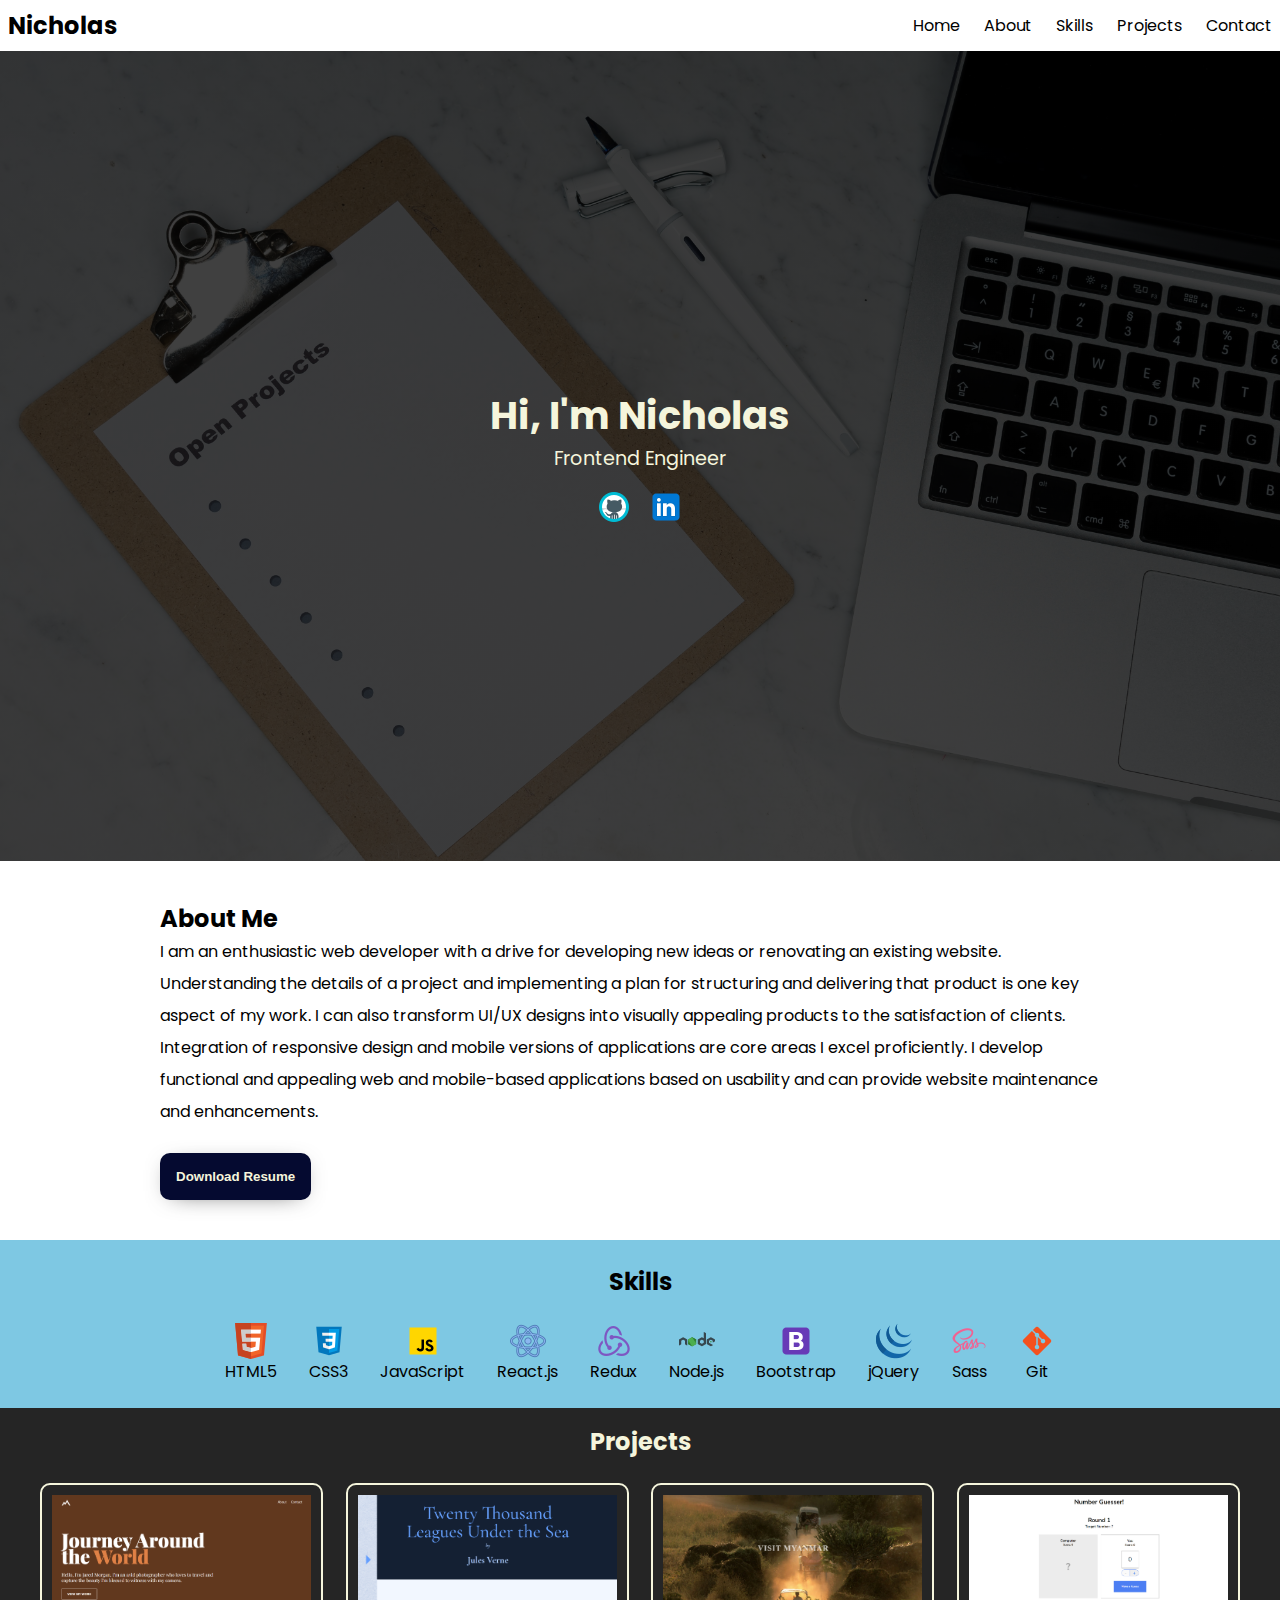
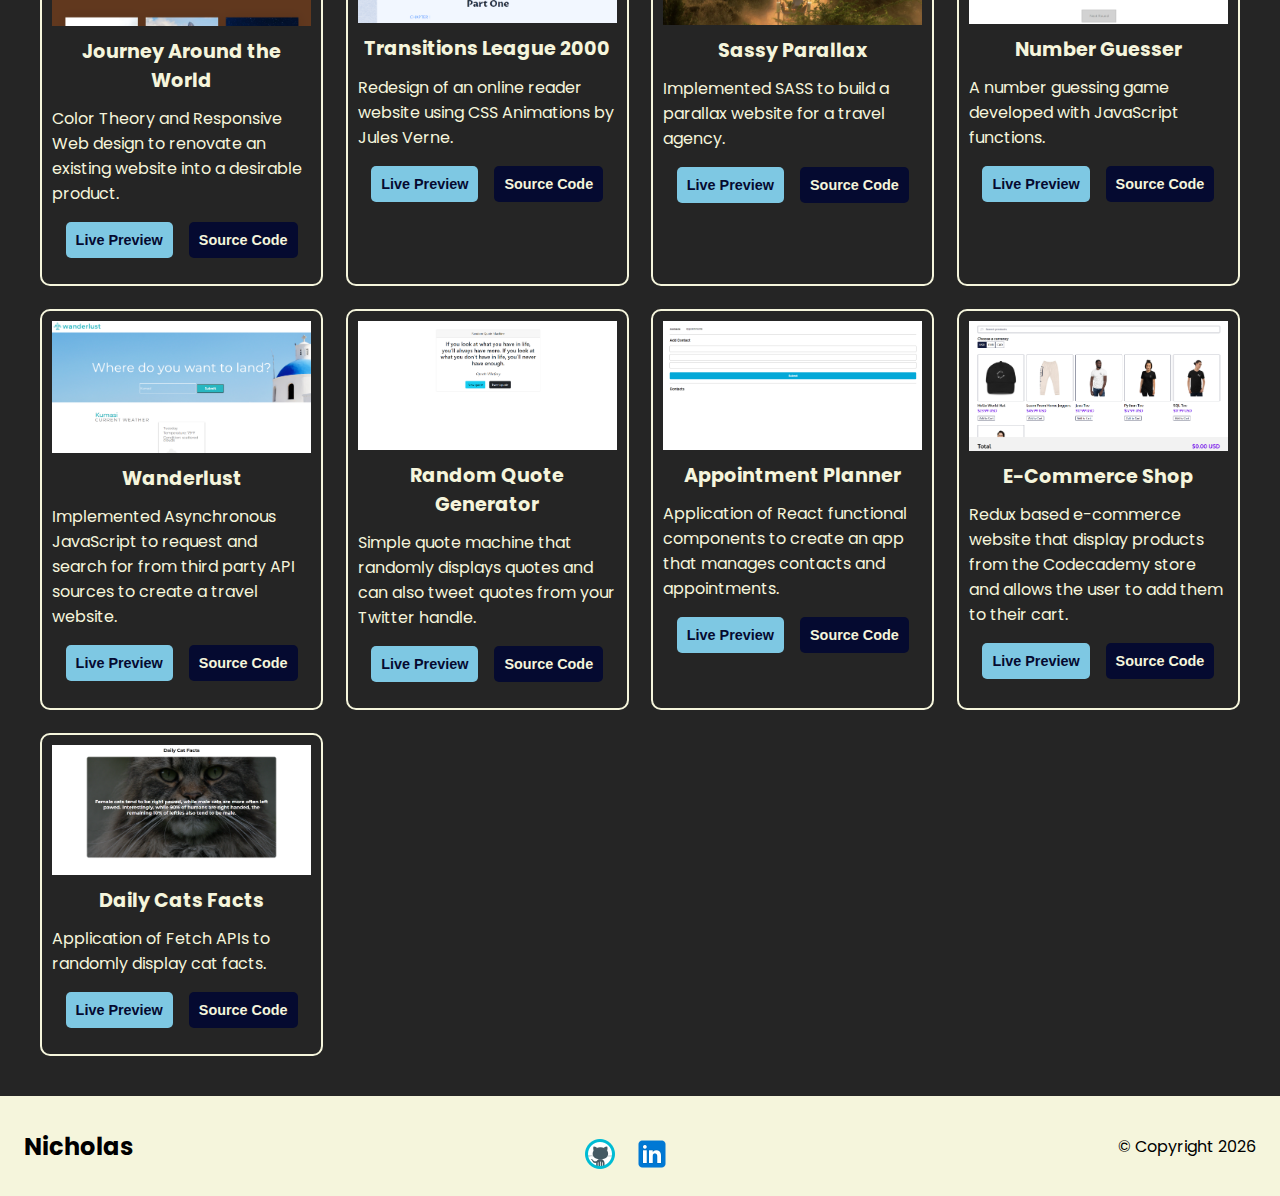
==== index.html @ 5a3d62dd "First commit" ====
<!DOCTYPE html>
<html lang="en">
  <head>
    <meta charset="UTF-8" />
    <meta http-equiv="X-UA-Compatible" content="IE=edge" />
    <meta name="viewport" content="width=device-width, initial-scale=1.0" />
    <title>Nicholas Brown's Portfolio</title>
    <link rel="stylesheet" href="./src/css/style.css" />
    <link rel="shortcut icon" href="./assets/fav.ico" type="image/x-icon" />
    <link rel="preconnect" href="https://fonts.googleapis.com" />
    <link rel="preconnect" href="https://fonts.gstatic.com" crossorigin />
    <link
      href="https://fonts.googleapis.com/css2?family=Poppins:wght@400;700&display=swap"
      rel="stylesheet"
    />
    <link
      rel="stylesheet"
      href="https://unpkg.com/swiper/swiper-bundle.min.css"
    />

    <link
      rel="stylesheet"
      href="https://cdnjs.cloudflare.com/ajax/libs/font-awesome/6.0.0-beta3/css/all.min.css"
    />
    <link
      rel="stylesheet"
      href="https://pro.fontawesome.com/releases/v5.10.0/css/all.css"
      integrity="sha384-AYmEC3Yw5cVb3ZcuHtOA93w35dYTsvhLPVnYs9eStHfGJvOvKxVfELGroGkvsg+p"
      crossorigin="anonymous"
    />
  </head>

  <body>
    <header id="home">
      <div class="brand">
        <span id="brand-name"><a href="#home">Nicholas</a></span>
      </div>
      <button class="hamburger" id="hamburger">
        <i class="fas fa-bars"></i>
      </button>
      <nav id="nav-list" class="nav-list">
        <ul class="nav-menu">
          <li><a href="#home">Home</a></li>
          <li><a href="#about">About</a></li>
          <li><a href="#skills">Skills</a></li>
          <li><a href="#projects">Projects</a></li>
          <li><a href="./contact.html" target="_blank">Contact</a></li>
        </ul>
      </nav>
    </header>

    <main id="hero">
      <div class="main-wrapper">
        <div class="title-wrapper">
          <h1>Hi, I'm Nicholas</h1>
          <p>Frontend Engineer</p>
        </div>
        <div class="social-media-wrapper">
          <a href="https://github.com/Nicholas-Darko-Brown" target="_blank">
            <img src="./assets/github.png" alt="github" />
          </a>
          <a
            href="http://linkedin.com/in/nicholas-brown-a6a632193"
            target="_blank"
          >
            <img src="./assets/linkedin.png" alt="linkedin" />
          </a>
        </div>
      </div>
    </main>

    <article id="about">
      <h3>About Me</h3>
      <p class="about-me">
        I am an enthusiastic web developer with a drive for developing new ideas
        or renovating an existing website. Understanding the details of a
        project and implementing a plan for structuring and delivering that
        product is one key aspect of my work. I can also transform UI/UX designs
        into visually appealing products to the satisfaction of clients.
        Integration of responsive design and mobile versions of applications are
        core areas I excel proficiently. I develop functional and appealing web
        and mobile-based applications based on usability and can provide website
        maintenance and enhancements.
      </p>

      <a class="resume" href="./assets/Nicholas Darko Brown - CV.pdf"
        ><button class="resume-btn">Download Resume</button></a
      >
    </article>

    <section id="skills">
      <h3 class="skills-title">Skills</h3>
      <div class="skills-wrapper">
        <div class="html skill-box">
          <img src="./assets/html.png" alt="html" />
          <span>HTML5</span>
        </div>
        <div class="css skill-box">
          <img src="./assets/css.png" alt="css" />
          <span>CSS3</span>
        </div>
        <div class="js skill-box">
          <img src="./assets/javascript.png" alt="javascript" />
          <span>JavaScript</span>
        </div>
        <div class="react skill-box">
          <img src="./assets/react.png" alt="react" />
          <span>React.js</span>
        </div>
        <div class="redux skill-box">
          <img src="./assets/redux.png" alt="redux" />
          <span>Redux</span>
        </div>
        <div class="node skill-box">
          <img src="./assets/node.png" alt="node" />
          <span>Node.js</span>
        </div>
        <div class="bootstrap skill-box">
          <img src="./assets/bootstrap.png" alt="bootstrap" />
          <span>Bootstrap</span>
        </div>
        <div class="jquery skill-box">
          <img src="./assets/jquery.png" alt="jquery" />
          <span>jQuery</span>
        </div>
        <div class="sass skill-box">
          <img src="./assets/sass.png" alt="sass" />
          <span>Sass</span>
        </div>
        <div class="git skill-box">
          <img src="./assets/git.png" alt="git" />
          <span>Git</span>
        </div>
      </div>
    </section>

    <section id="projects">
      <h3 class="project-title">Projects</h3>
      <div class="projects-wrapper">
        <div class="project container">
          <div class="project-photo">
            <img src="./assets/journey.PNG" alt="journey around the world" />
          </div>
          <div class="project-content">
            <h5>Journey Around the World</h5>
            <p>
              Color Theory and Responsive Web design to renovate an existing
              website into a desirable product.
            </p>
            <div class="project-check">
              <a
                href="https://dazzling-noyce-425a9a.netlify.app/"
                target="_blank"
                ><button class="live-preview">Live Preview</button></a
              >
              <a
                href="https://github.com/Nicholas-Darko-Brown/journeyAroundtheWorld"
                target="_blank"
              >
                <button class="source-code">Source Code</button></a
              >
            </div>
          </div>
        </div>
        <div class="project container">
          <div class="project-photo">
            <img src="./assets/transitions.PNG" alt="transitions 2000" />
          </div>
          <div class="project-content">
            <h5>Transitions League 2000</h5>
            <p>
              Redesign of an online reader website using CSS Animations by Jules
              Verne.
            </p>
            <div class="project-check">
              <a href="https://lucid-hoover-1c279a.netlify.app/" target="_blank"
                ><button class="live-preview">Live Preview</button></a
              >
              <a
                href="https://github.com/Nicholas-Darko-Brown/transitions-2000-LeaguesUnderTheSea"
                target="_blank"
              >
                <button class="source-code">Source Code</button></a
              >
            </div>
          </div>
        </div>
        <div class="project container">
          <div class="project-photo">
            <img src="./assets/sassy parallax.PNG" alt="sassy parallax" />
          </div>
          <div class="project-content">
            <h5>Sassy Parallax</h5>
            <p>
              Implemented SASS to build a parallax website for a travel agency.
            </p>
            <div class="project-check">
              <a
                href="https://mystifying-johnson-d5b592.netlify.app/"
                target="_blank"
                ><button class="live-preview">Live Preview</button></a
              >
              <a
                href="https://github.com/Nicholas-Darko-Brown/sassyParallaxBanner"
                target="_blank"
              >
                <button class="source-code">Source Code</button></a
              >
            </div>
          </div>
        </div>
        <div class="project container">
          <div class="project-photo">
            <img src="./assets/number guesser.PNG" alt="number guesser" />
          </div>
          <div class="project-content">
            <h5>Number Guesser</h5>
            <p>A number guessing game developed with JavaScript functions.</p>
            <div class="project-check">
              <a
                href="https://epic-mcclintock-d7f7b8.netlify.app/"
                target="_blank"
              >
                <button class="live-preview">Live Preview</button></a
              >
              <a
                href="https://github.com/Nicholas-Darko-Brown/numberGuesser"
                target="_blank"
              >
                <button class="source-code">Source Code</button></a
              >
            </div>
          </div>
        </div>
        <div class="project container">
          <div class="project-photo">
            <img src="./assets/wanderlust.PNG" alt="wanderlust" />
          </div>
          <div class="project-content">
            <h5>Wanderlust</h5>
            <p>
              Implemented Asynchronous JavaScript to request and search for from
              third party API sources to create a travel website.
            </p>
            <div class="project-check">
              <a href="https://sad-lamarr-35c323.netlify.app/" target="_blank"
                ><button class="live-preview">Live Preview</button></a
              >
              <a
                href="https://github.com/Nicholas-Darko-Brown/wanderlust"
                target="_blank"
              >
                <button class="source-code">Source Code</button></a
              >
            </div>
          </div>
        </div>
        <div class="project container">
          <div class="project-photo">
            <img src="./assets/quote machine.PNG" alt="random quote machine" />
          </div>
          <div class="project-content">
            <h5>Random Quote Generator</h5>
            <p>
              Simple quote machine that randomly displays quotes and can also
              tweet quotes from your Twitter handle.
            </p>
            <div class="project-check">
              <a
                href="https://tender-mccarthy-0c58a8.netlify.app/"
                target="_blank"
                ><button class="live-preview">Live Preview</button></a
              >
              <a
                href="https://github.com/Nicholas-Darko-Brown/randomQuoteMachine"
                target="_blank"
              >
                <button class="source-code">Source Code</button></a
              >
            </div>
          </div>
        </div>
        <div class="project container">
          <div class="project-photo">
            <img src="./assets/appointment planner.PNG" alt="appointment
            planner>
          </div>
          <div class="project-content">
            <h5>Appointment Planner</h5>
            <p>
              Application of React functional components to create an app that
              manages contacts and appointments.
            </p>
            <div class="project-check">
              <a
                href="https://competent-aryabhata-941ee7.netlify.app/"
                target="_blank"
                ><button class="live-preview">Live Preview</button></a
              >
              <a
                href="https://github.com/Nicholas-Darko-Brown/appointmentPlanner"
                target="_blank"
              >
                <button class="source-code">Source Code</button></a
              >
            </div>
          </div>
        </div>
        <div class="project container">
          <div class="project-photo">
            <img src="./assets/codecademy store.PNG" alt="codecademy store" />
          </div>
          <div class="project-content">
            <h5>E-Commerce Shop</h5>
            <p>
              Redux based e-commerce website that display products from the
              Codecademy store and allows the user to add them to their cart.
            </p>
            <div class="project-check">
              <a
                href="https://pensive-goodall-9ab23e.netlify.app/"
                target="_blank"
              >
                <button class="live-preview">Live Preview</button></a
              >
              <a
                href="https://github.com/Nicholas-Darko-Brown/codecademyStore"
                target="_blank"
                ><button class="source-code">Source Code</button></a
              >
            </div>
          </div>
        </div>
        <div class="project container">
          <div class="project-photo">
            <img src="./assets/daily cat facts.PNG" alt="daily cat facts" />
          </div>
          <div class="project-content">
            <h5>Daily Cats Facts</h5>
            <p>Application of Fetch APIs to randomly display cat facts.</p>
            <div class="project-check">
              <a
                href="https://reverent-fermat-7c1487.netlify.app/"
                target="_blank"
              >
                <button class="live-preview">Live Preview</button>
              </a>
              <a
                href="https://github.com/Nicholas-Darko-Brown/dailyCatFacts"
                target="_blank"
              >
                <button class="source-code">Source Code</button></a
              >
            </div>
          </div>
        </div>
      </div>
    </section>

    <footer id="footer">
      <div class="footer-wrapper">
        <div class="brand">
          <span id="brand-name"><a href="#home">Nicholas</a></span>
        </div>

        <div class="social-media-wrapper">
          <a href="https://github.com/Nicholas-Darko-Brown" target="_blank">
            <img src="./assets/github.png" alt="github" />
          </a>
          <a
            href="http://linkedin.com/in/nicholas-brown-a6a632193"
            target="_blank"
          >
            <img src="./assets/linkedin.png" alt="linkedin" />
          </a>
        </div>

        <div class="copyright">
          <p>
            &copy; <span class="copyright-text">Copyright</span>
            <span id="currentYear"></span>
          </p>
        </div>
      </div>

      <button onclick="topFunction()" id="myBtn" title="Go to top">Top</button>
    </footer>

    <script src="./src/js/index.js"></script>
  </body>
</html>
---- src/css/style.css ----
*,
*::before,
*::after {
  box-sizing: border-box;
  margin: 0;
  padding: 0;
}

html {
  scroll-behavior: smooth;
}

body {
  font-family: "Poppins", sans-serif;
}

img {
  display: block;
  max-width: 100%;
}

header {
  display: flex;
  flex-wrap: wrap;
  align-items: center;
  justify-content: space-between;
  padding: 0.5rem;
}

#brand-name {
  font-size: 1.5em;
  font-weight: 700;
  color: #050a30;
}

header nav ul {
  list-style: none;
  display: flex;
  gap: 1.5rem;
  transition: all 0.8s ease-in-out;
}

a {
  text-decoration: none;
  color: #000;
  position: relative;
}

header nav ul li a::after {
  content: "";
  position: absolute;
  background-color: #7ec8e3;
  height: 3px;
  width: 0;
  left: 0;
  bottom: -5px;
  transition: 0.6s;
}

header nav ul li a:hover:after {
  width: 100%;
}

.hamburger {
  background-color: transparent;
  border: 0;
  color: #000;
  font-size: 20px;
  cursor: pointer;
  display: none;
}

.hamburger:focus {
  outline: none;
}

@media (max-width: 650px) {
  .nav-list {
    display: none;
    width: 100%;
    flex-direction: column;
    justify-content: center;
    align-items: center;
    background-color: beige;
  }
  .nav-list.show {
    display: flex;
    transition: 1s ease-in-out;
  }
  .hamburger {
    display: block;
  }
  header nav ul {
    flex-direction: column;
    gap: 1.3rem;
    font-weight: bold;
    padding: 1rem 0;
  }
}

/* Hero */
.main-wrapper {
  height: 90vh;
  width: 100%;
  background-image: linear-gradient(rgba(0, 0, 0, 0.75), rgba(0, 0, 0, 0.75)),
    url("/assets/projects.jpg");
  background-position: center;
  background-repeat: no-repeat;
  background-size: cover;
  display: flex;
  flex-direction: column;
  align-items: center;
  justify-content: center;
  color: beige;
  text-align: center;
}

.title-wrapper {
  font-size: 1.2em;
}

.social-media-wrapper {
  display: flex;
  gap: 1rem;
  margin-top: 1rem;
}

/* About */
#about {
  width: min(80%, 60rem);
  margin: 2.5rem auto;
}

h3 {
  font-size: 1.5em;
}

.about-me {
  line-height: 2;
}

.resume-btn {
  padding: 1rem;
  background-color: #050a30;
  border: 0;
  border-radius: 10px;
  color: beige;
  font-weight: bold;
  cursor: pointer;
  margin-top: 25px;
  box-shadow: 0px 4px 25px -12px rgba(0, 0, 0, 0.75);
}

.resume-btn:hover {
  background-color: #7ec8e3;
  transition: 0.8s ease-out;
  color: #050a30;
}

/* Skills */
#skills {
  background-color: #7ec8e3;
  display: flex;
  flex-direction: column;
  justify-content: center;
  align-items: center;
  flex-wrap: wrap;
  gap: 1.5rem;
  padding: 1.5rem 0;
}

.skills-wrapper {
  display: flex;
  justify-content: center;
  align-items: center;
  flex-wrap: wrap;
  gap: 2rem;
  flex-wrap: wrap;
  margin: 0 1rem;
}

.skill-box {
  display: flex;
  flex-direction: column;
  justify-content: center;
  align-items: center;
}

/* Projects */
#projects {
  background-color: rgb(37, 37, 37);
  color: beige;
  padding: 1rem 1.5rem;
}

.project-title {
  text-align: center;
}

.projects-wrapper {
  max-width: 1200px;
  margin: 1.5rem auto;
  display: grid;
  grid-gap: 1.4rem;
  grid-template-columns: repeat(auto-fit, minmax(230px, 1fr));
}

.project-photo {
  max-width: 100%;
}

.project {
  border: 2px solid beige;
  border-radius: 10px;
  padding: 10px;
}

.project-photo {
  border-radius: 10px;
}

h5 {
  margin: 0.7rem 0;
  text-align: center;
  font-size: 1.2em;
}

.project-check {
  display: flex;
  justify-content: center;
  gap: 1rem;
  margin: 1rem 0;
}

.live-preview,
.source-code {
  padding: 10px;
  font-weight: bold;
  border: 0;
  cursor: pointer;
  border-radius: 5px;
  transition: 0.5s ease-in;
  color: beige;
  font-size: 0.9em;
}

.live-preview {
  background-color: #7ec8e3;
  color: #050a30;
}

.live-preview:hover {
  transition: 0.8s ease-in-out;
  background-color: transparent;
  border: 1px solid beige;
  color: beige;
}

.source-code {
  background-color: #050a30;
  color: beige;
}

.source-code:hover {
  transition: 0.8s ease-in-out;
  background-color: transparent;
  border: 1px solid beige;
  color: beige;
}

/* Footer */
#footer {
  background-color: beige;
  padding: 1.5rem;
}

.footer-wrapper {
  display: flex;
  align-items: center;
  justify-content: space-between;
}

@media (max-width: 650px) {
  .footer-wrapper {
    flex-direction: column;
    gap: 1.3rem;
  }
}

#myBtn {
  display: none;
  position: fixed;
  bottom: 70px;
  right: 30px;
  z-index: 99;
  font-size: 18px;
  border: none;
  outline: none;
  background-color: #0000ff;
  color: white;
  cursor: pointer;
  padding: 10px;
  border-radius: 50px;
}

#myBtn:hover {
  background-color: #555;
}
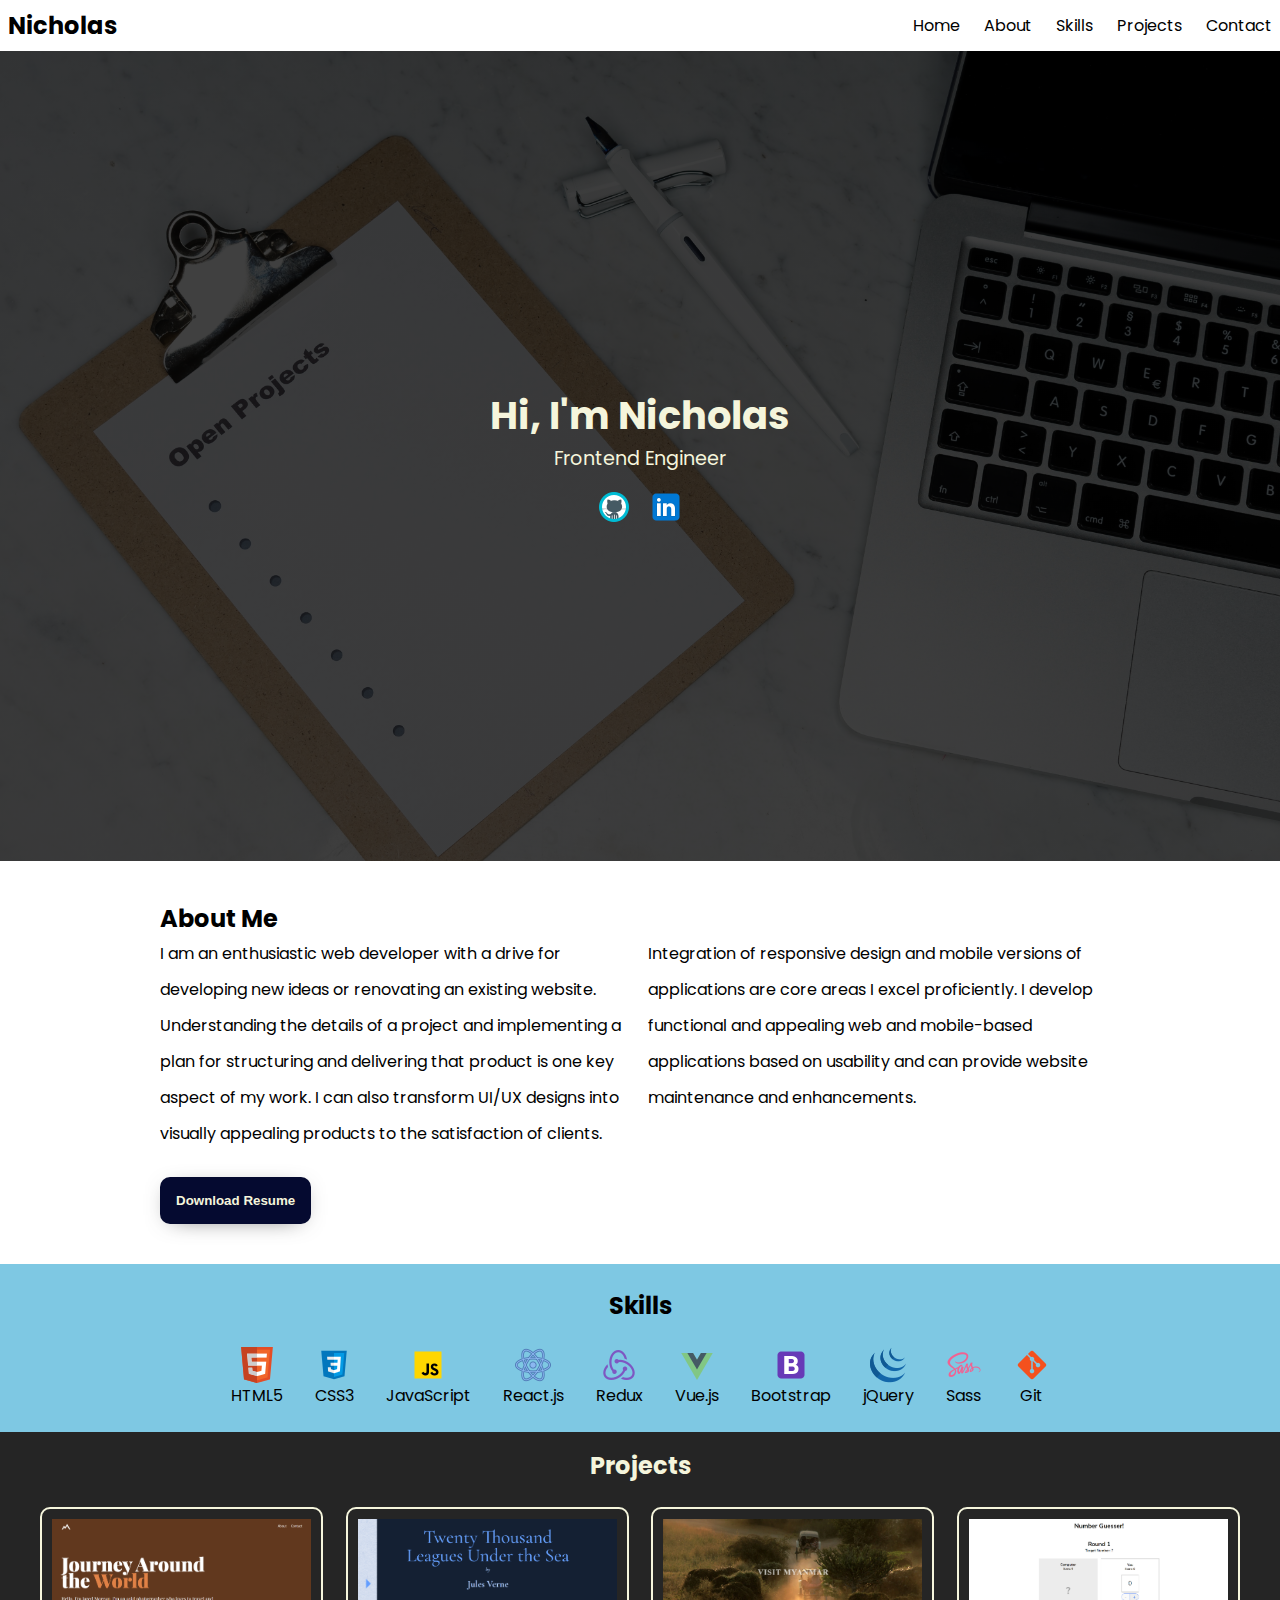
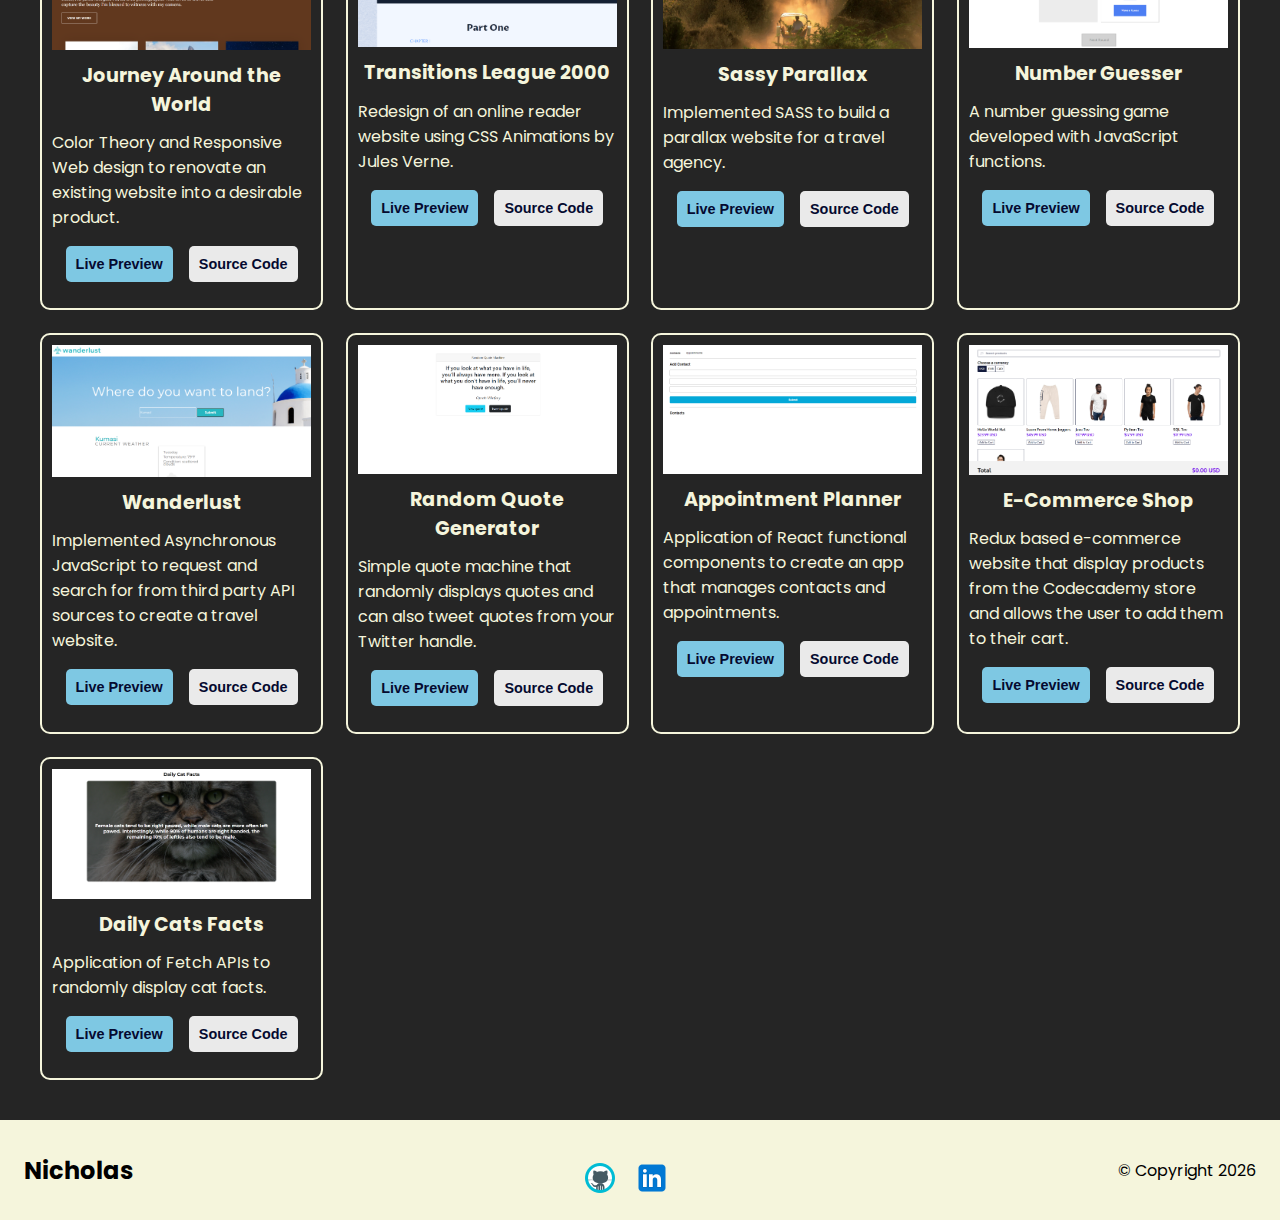
==== commit d318e8a7: "Added animations" ====
--- a/index.html
+++ b/index.html
@@ -28,6 +28,10 @@
       integrity="sha384-AYmEC3Yw5cVb3ZcuHtOA93w35dYTsvhLPVnYs9eStHfGJvOvKxVfELGroGkvsg+p"
       crossorigin="anonymous"
     />
+    <link
+    rel="stylesheet"
+    href="https://cdnjs.cloudflare.com/ajax/libs/animate.css/4.1.1/animate.min.css"
+  />
   </head>
 
   <body>
@@ -52,7 +56,7 @@
     <main id="hero">
       <div class="main-wrapper">
         <div class="title-wrapper">
-          <h1>Hi, I'm Nicholas</h1>
+          <h1 class="animate__animated animate__heartBeat">Hi, I'm Nicholas</h1>
           <p>Frontend Engineer</p>
         </div>
         <div class="social-media-wrapper">
@@ -111,9 +115,9 @@
           <img src="./assets/redux.png" alt="redux" />
           <span>Redux</span>
         </div>
-        <div class="node skill-box">
-          <img src="./assets/node.png" alt="node" />
-          <span>Node.js</span>
+        <div class="vue skill-box">
+          <img src="./assets/vue-js.png" alt="vue" />
+          <span>Vue.js</span>
         </div>
         <div class="bootstrap skill-box">
           <img src="./assets/bootstrap.png" alt="bootstrap" />
--- a/src/css/style.css
+++ b/src/css/style.css
@@ -125,6 +125,26 @@
   margin-top: 1rem;
 }
 
+.social-media-wrapper img {
+  animation: spin 3s infinite;
+}
+
+@keyframes spin {
+  0% {
+    transform: rotate(0deg);
+  }
+  100% {
+    transform: rotate(360deg);
+  }
+}
+
+.social-media-wrapper img:hover,
+.skill-box:hover {
+  transform: scale(1.5);
+  transition: all 0.5s ease-in;
+  cursor: pointer;
+}
+
 /* About */
 #about {
   width: min(80%, 60rem);
@@ -136,7 +156,8 @@
 }
 
 .about-me {
-  line-height: 2;
+  line-height: 2.25;
+  column-count: 2;
 }
 
 .resume-btn {
@@ -257,8 +278,8 @@
 }
 
 .source-code {
-  background-color: #050a30;
-  color: beige;
+  background-color: rgba(255, 255, 255, 0.904);
+  color: #050a30;
 }
 
 .source-code:hover {
@@ -281,6 +302,9 @@
 }
 
 @media (max-width: 650px) {
+  .about-me {
+    column-count:inherit;
+  }
   .footer-wrapper {
     flex-direction: column;
     gap: 1.3rem;
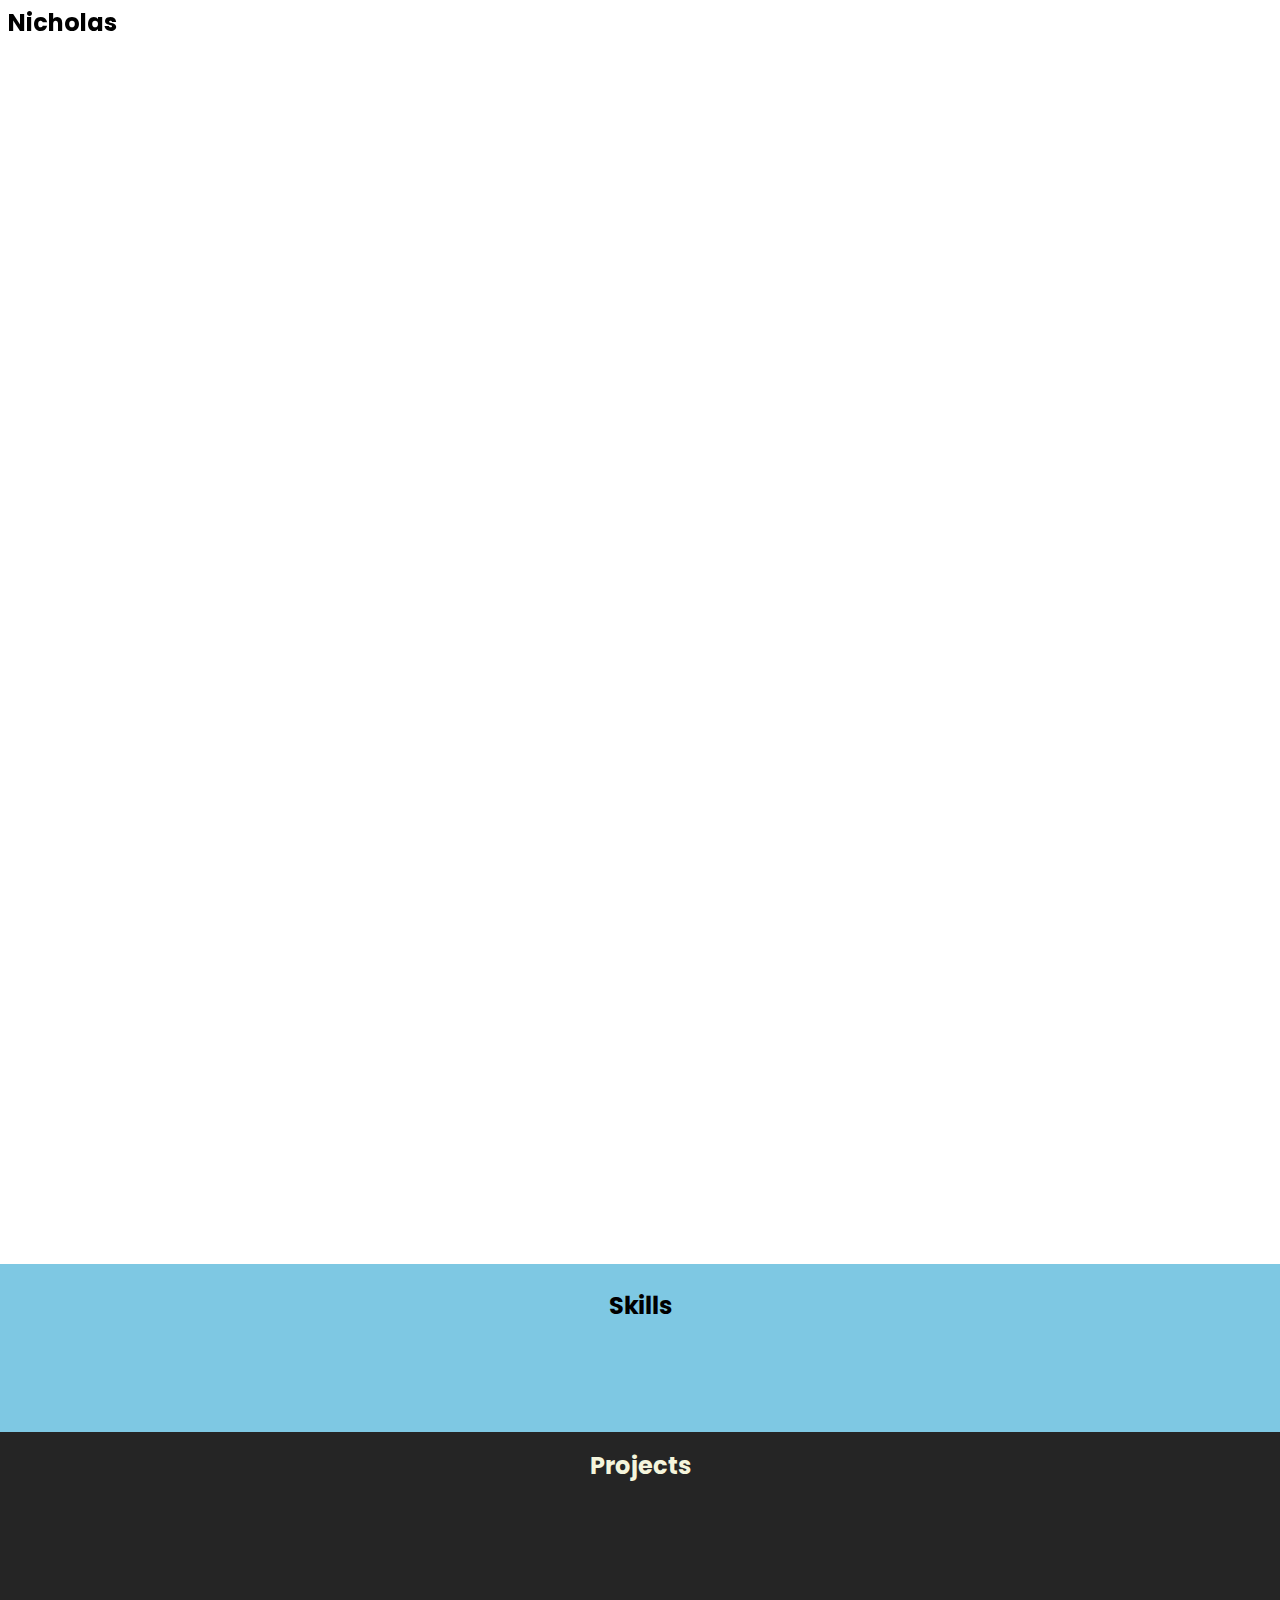
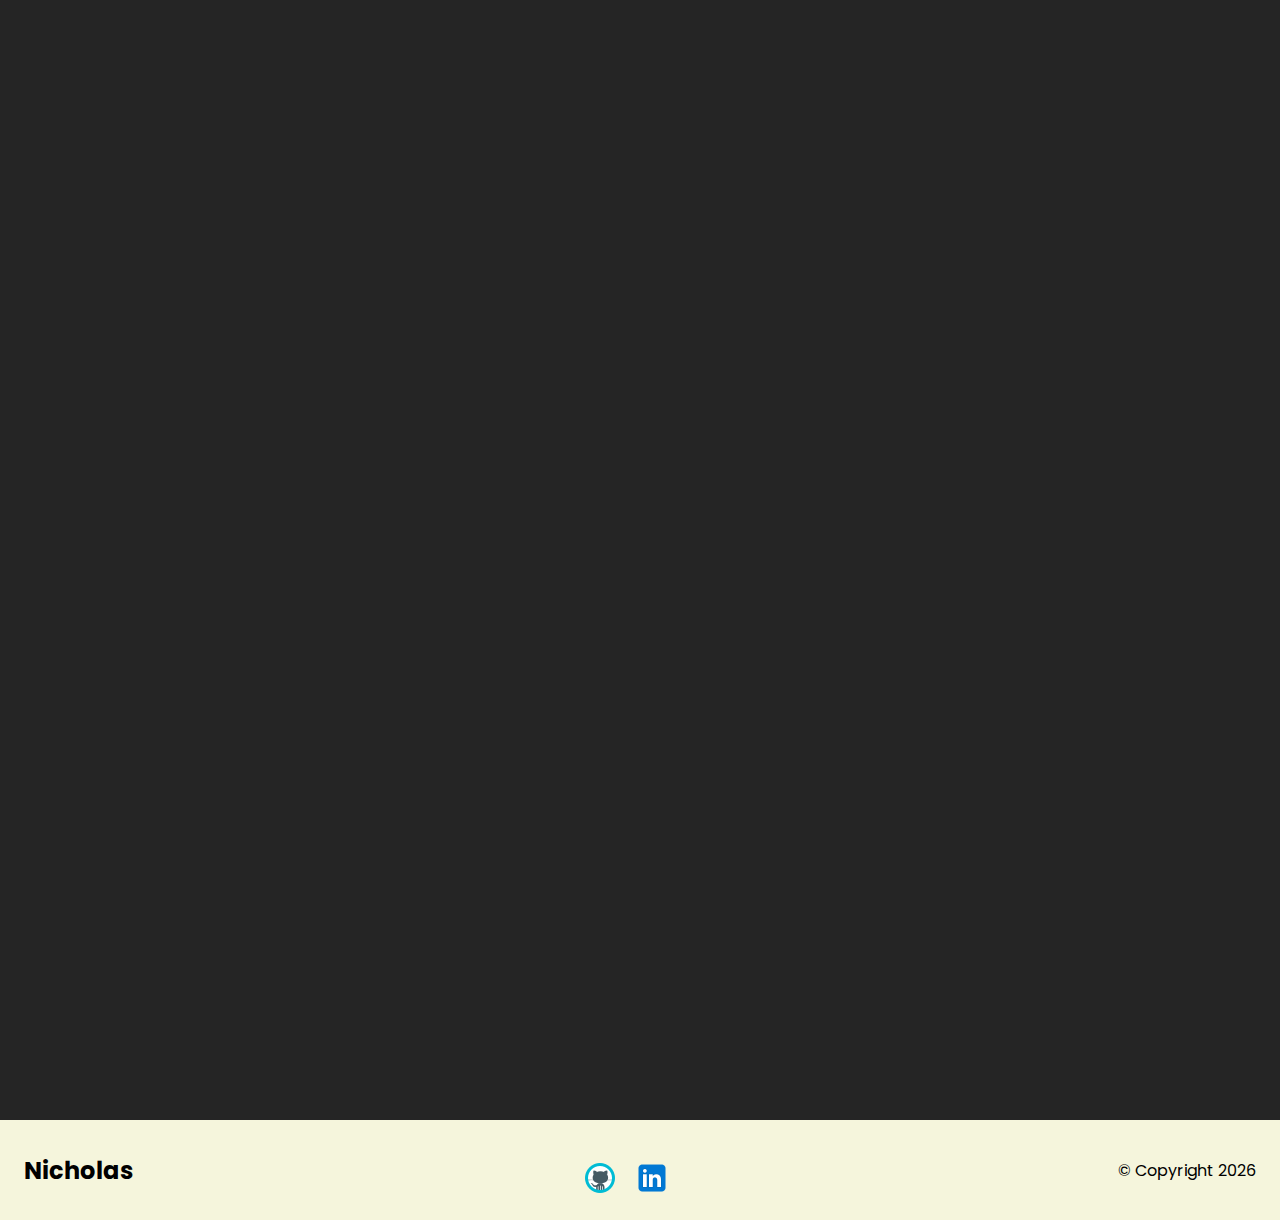
==== commit db4bfe0c: "Added gsap styling" ====
--- a/index.html
+++ b/index.html
@@ -56,7 +56,7 @@
     <main id="hero">
       <div class="main-wrapper">
         <div class="title-wrapper">
-          <h1 class="animate__animated animate__heartBeat">Hi, I'm Nicholas</h1>
+          <h1 data-text="Nicholas">Nicholas</h1>
           <p>Frontend Engineer</p>
         </div>
         <div class="social-media-wrapper">
@@ -87,8 +87,8 @@
         maintenance and enhancements.
       </p>
 
-      <a class="resume" href="./assets/Nicholas Darko Brown - CV.pdf"
-        ><button class="resume-btn">Download Resume</button></a
+      <a class="resume" href="https://resume.io/r/Q2KMOzS4z"
+        ><button class="resume-btn">View Resume</button></a
       >
     </article>
 
@@ -390,6 +390,7 @@
       <button onclick="topFunction()" id="myBtn" title="Go to top">Top</button>
     </footer>
 
+    <script src="https://cdnjs.cloudflare.com/ajax/libs/gsap/3.10.4/gsap.min.js"></script>
     <script src="./src/js/index.js"></script>
   </body>
 </html>
--- a/src/css/style.css
+++ b/src/css/style.css
@@ -72,6 +72,39 @@
 
 .hamburger:focus {
   outline: none;
+}
+
+h1 {
+  position: relative;
+  margin-bottom: 10px;
+  font-size: 3rem;
+  color: #383d52;
+  -webkit-text-stroke: 0.3vw #383d52;
+  text-transform: uppercase;
+  letter-spacing: 2px;
+}
+
+h1::before {
+  content: attr(data-text);
+  position: absolute;
+  top: 0;
+  left: 0;
+  width: 0;
+  height: 100%;
+  color: #7ec8e3;
+  -webkit-text-stroke: 0vw #383d52;
+  border-right: 2px solid #7ec8e3;
+  overflow: hidden;
+  animation: animate 6s linear infinite;
+}
+
+@keyframes animate {
+  0%, 10%, 100% {
+    width: 0;
+  }
+  70% , 90%{
+    width: 100%;
+  }
 }
 
 @media (max-width: 650px) {
